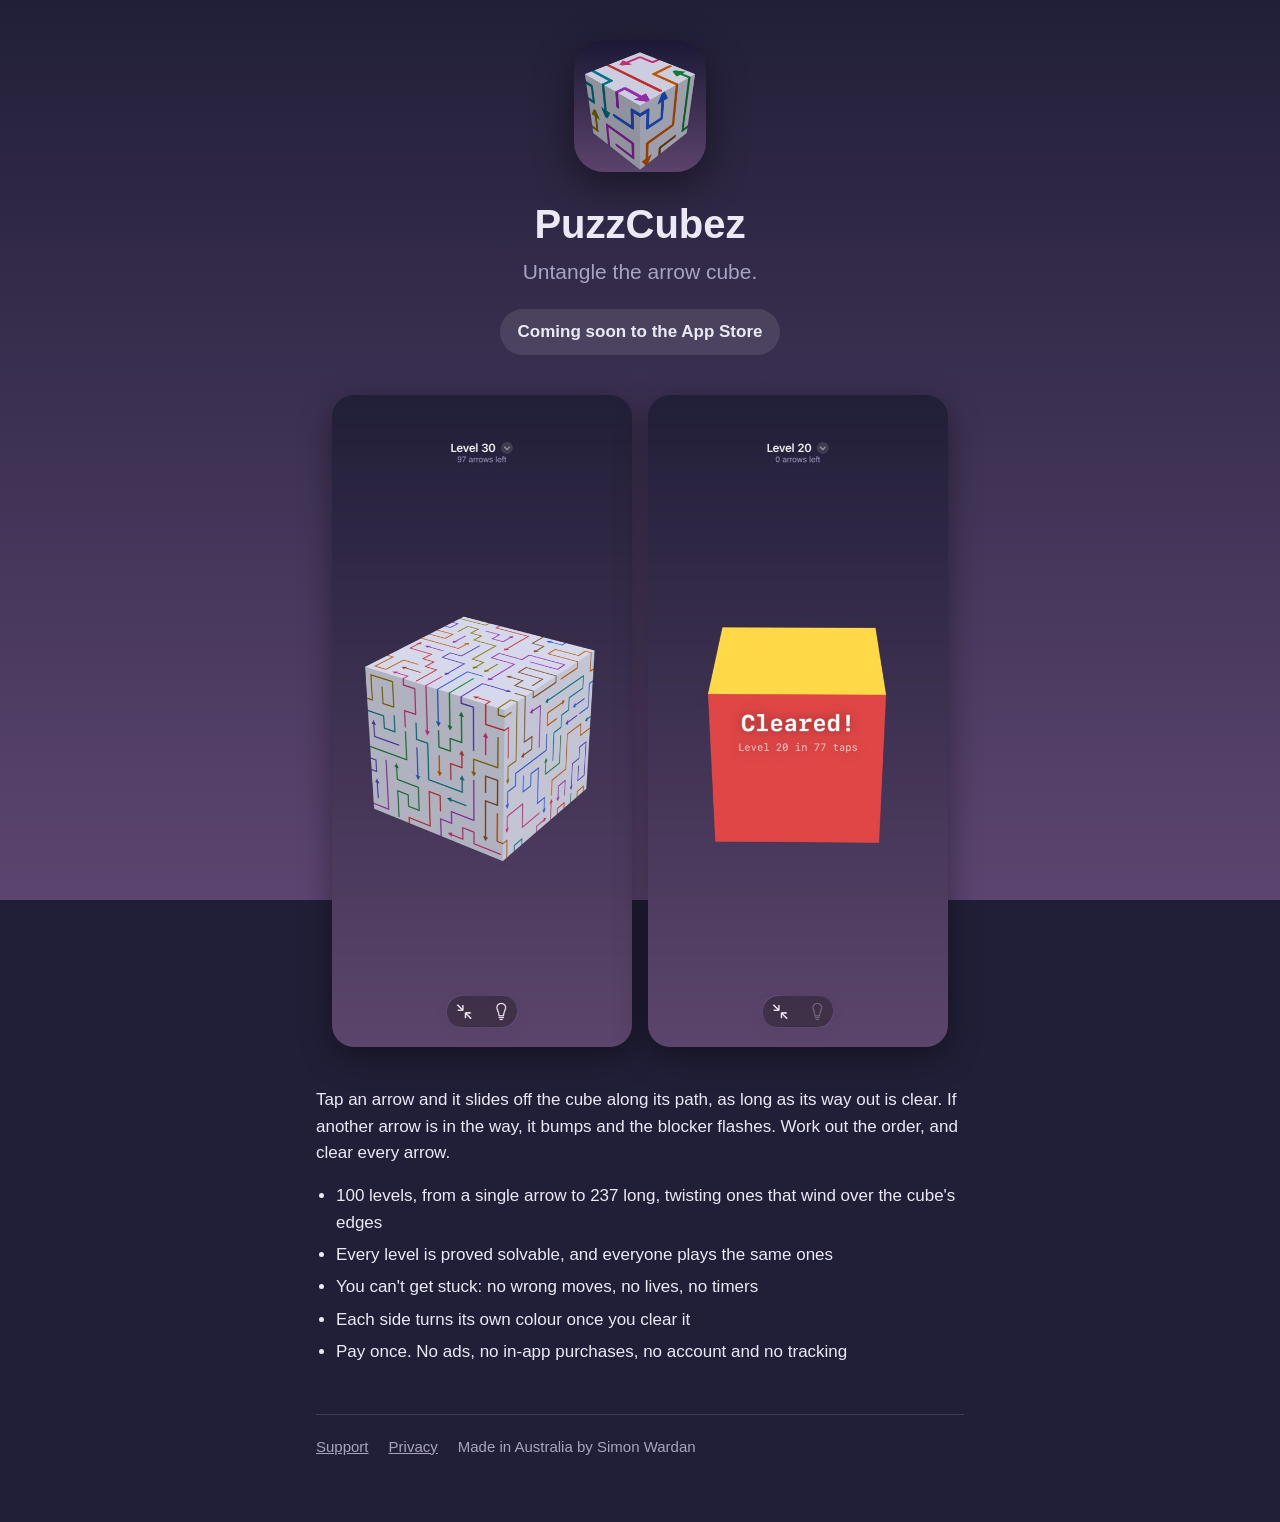
==== site/index.html @ 3018e8e9 "PuzzCubez has a home page with its icon and two screenshots, a support page and a privacy policy, pu" ====
<!doctype html>
<html lang="en">
<head>
<meta charset="utf-8">
<meta name="viewport" content="width=device-width, initial-scale=1">
<title>PuzzCubez</title>
<meta name="description" content="A cube of arrows to untangle, 100 levels deep. Pay once: no ads, no lives, no timers.">
<link rel="icon" href="favicon.png">
<link rel="apple-touch-icon" href="apple-touch-icon.png">
<link rel="stylesheet" href="style.css">
</head>
<body>
<main>
<section class="hero">
<img class="icon" src="icon.png" alt="The PuzzCubez icon: a pale cube covered in coloured arrows">
<h1>PuzzCubez</h1>
<p class="tagline">Untangle the arrow cube.</p>
<span class="badge">Coming soon to the App Store</span>
</section>
<div class="shots">
<img src="1-twisty.jpg" alt="A level: a cube covered in twisting coloured arrows" width="552" height="1200">
<img src="3-finish.jpg" alt="A cleared level: each side of the cube in its own colour" width="552" height="1200">
</div>
<p>Tap an arrow and it slides off the cube along its path, as long as its way out is clear. If another arrow is in the way, it bumps and the blocker flashes. Work out the order, and clear every arrow.</p>
<ul class="features">
<li>100 levels, from a single arrow to 237 long, twisting ones that wind over the cube's edges</li>
<li>Every level is proved solvable, and everyone plays the same ones</li>
<li>You can't get stuck: no wrong moves, no lives, no timers</li>
<li>Each side turns its own colour once you clear it</li>
<li>Pay once. No ads, no in-app purchases, no account and no tracking</li>
</ul>
<footer>
<a href="support">Support</a>
<a href="privacy">Privacy</a>
<span>Made in Australia by Simon Wardan</span>
</footer>
</main>
</body>
</html>
---- site/style.css ----
:root {
  color-scheme: dark;
  --sky-top: #211f38;
  --sky-bottom: #5c4570;
  --text: #ece9f6;
  --muted: #a9a3c2;
  --accent: #ffd84a;
}
* { box-sizing: border-box; }
html { background: var(--sky-top); }
body {
  margin: 0;
  min-height: 100vh;
  background: linear-gradient(var(--sky-top), var(--sky-bottom)) fixed;
  color: var(--text);
  font: 17px/1.55 -apple-system, BlinkMacSystemFont, "Helvetica Neue", Helvetica, Arial, sans-serif;
}
main { max-width: 680px; margin: 0 auto; padding: 40px 16px 64px; }
a { color: var(--accent); }
header.bar { display: flex; align-items: center; gap: 10px; margin-bottom: 32px; }
header.bar img { width: 36px; height: 36px; border-radius: 8px; }
header.bar a { color: var(--text); text-decoration: none; font-weight: 600; }
h1 { font-size: 30px; line-height: 1.2; margin: 0 0 8px; }
h2 { font-size: 20px; margin: 32px 0 8px; }
p.muted, .muted { color: var(--muted); }
.hero { text-align: center; }
.hero img.icon { width: 132px; height: 132px; border-radius: 30px; box-shadow: 0 12px 40px rgba(0, 0, 0, 0.45); }
.hero h1 { font-size: 40px; margin-top: 20px; }
.hero .tagline { font-size: 21px; color: var(--muted); margin: 0 0 20px; }
.badge { display: inline-block; padding: 10px 18px; border-radius: 999px; background: rgba(255, 255, 255, 0.1); color: var(--text); font-weight: 600; }
.shots { display: flex; gap: 16px; justify-content: center; margin: 40px 0; }
.shots img { width: calc(50% - 8px); max-width: 300px; height: auto; border-radius: 22px; box-shadow: 0 10px 32px rgba(0, 0, 0, 0.4); }
ul.features { padding-left: 20px; }
ul.features li { margin: 6px 0; }
footer { margin-top: 48px; padding-top: 20px; border-top: 1px solid rgba(255, 255, 255, 0.12); color: var(--muted); font-size: 15px; display: flex; flex-wrap: wrap; gap: 8px 20px; }
footer a { color: var(--muted); }
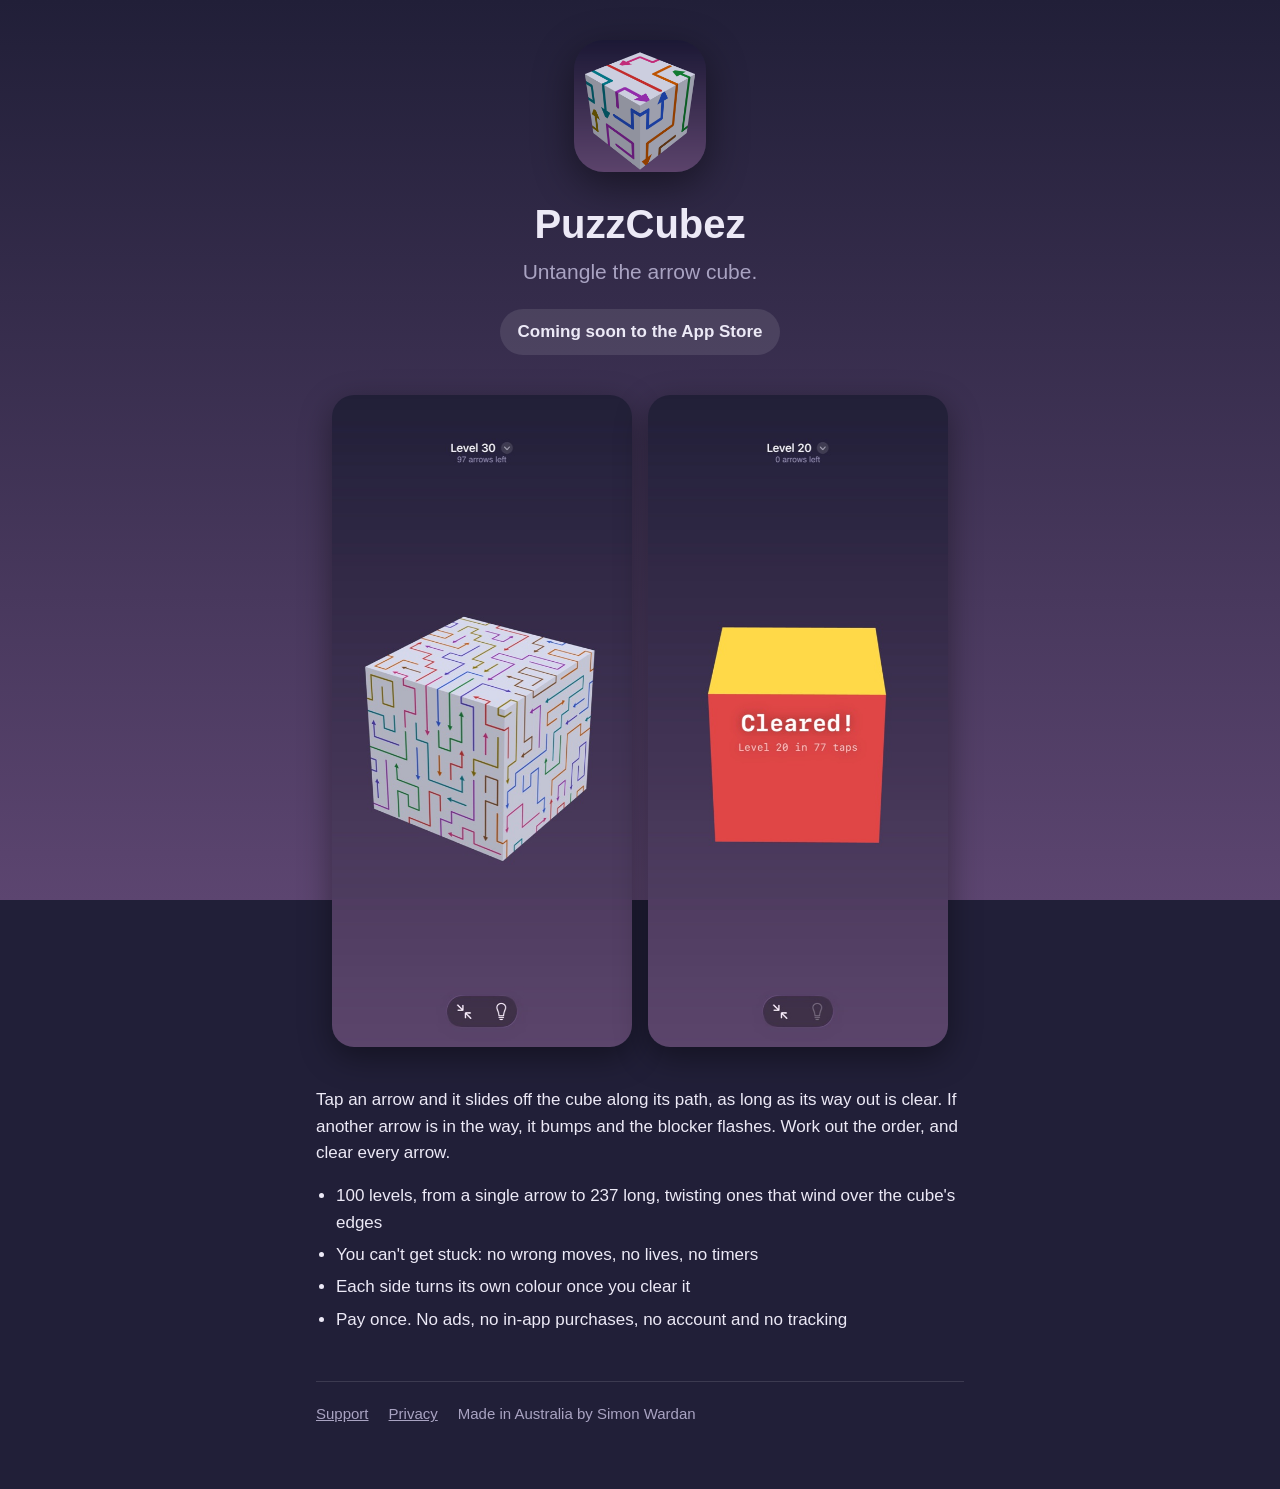
==== commit 55550215: "The home and support pages no longer claim every level is proved solvable or the same for everyone" ====
--- a/site/index.html
+++ b/site/index.html
@@ -24,7 +24,6 @@
 <p>Tap an arrow and it slides off the cube along its path, as long as its way out is clear. If another arrow is in the way, it bumps and the blocker flashes. Work out the order, and clear every arrow.</p>
 <ul class="features">
 <li>100 levels, from a single arrow to 237 long, twisting ones that wind over the cube's edges</li>
-<li>Every level is proved solvable, and everyone plays the same ones</li>
 <li>You can't get stuck: no wrong moves, no lives, no timers</li>
 <li>Each side turns its own colour once you clear it</li>
 <li>Pay once. No ads, no in-app purchases, no account and no tracking</li>
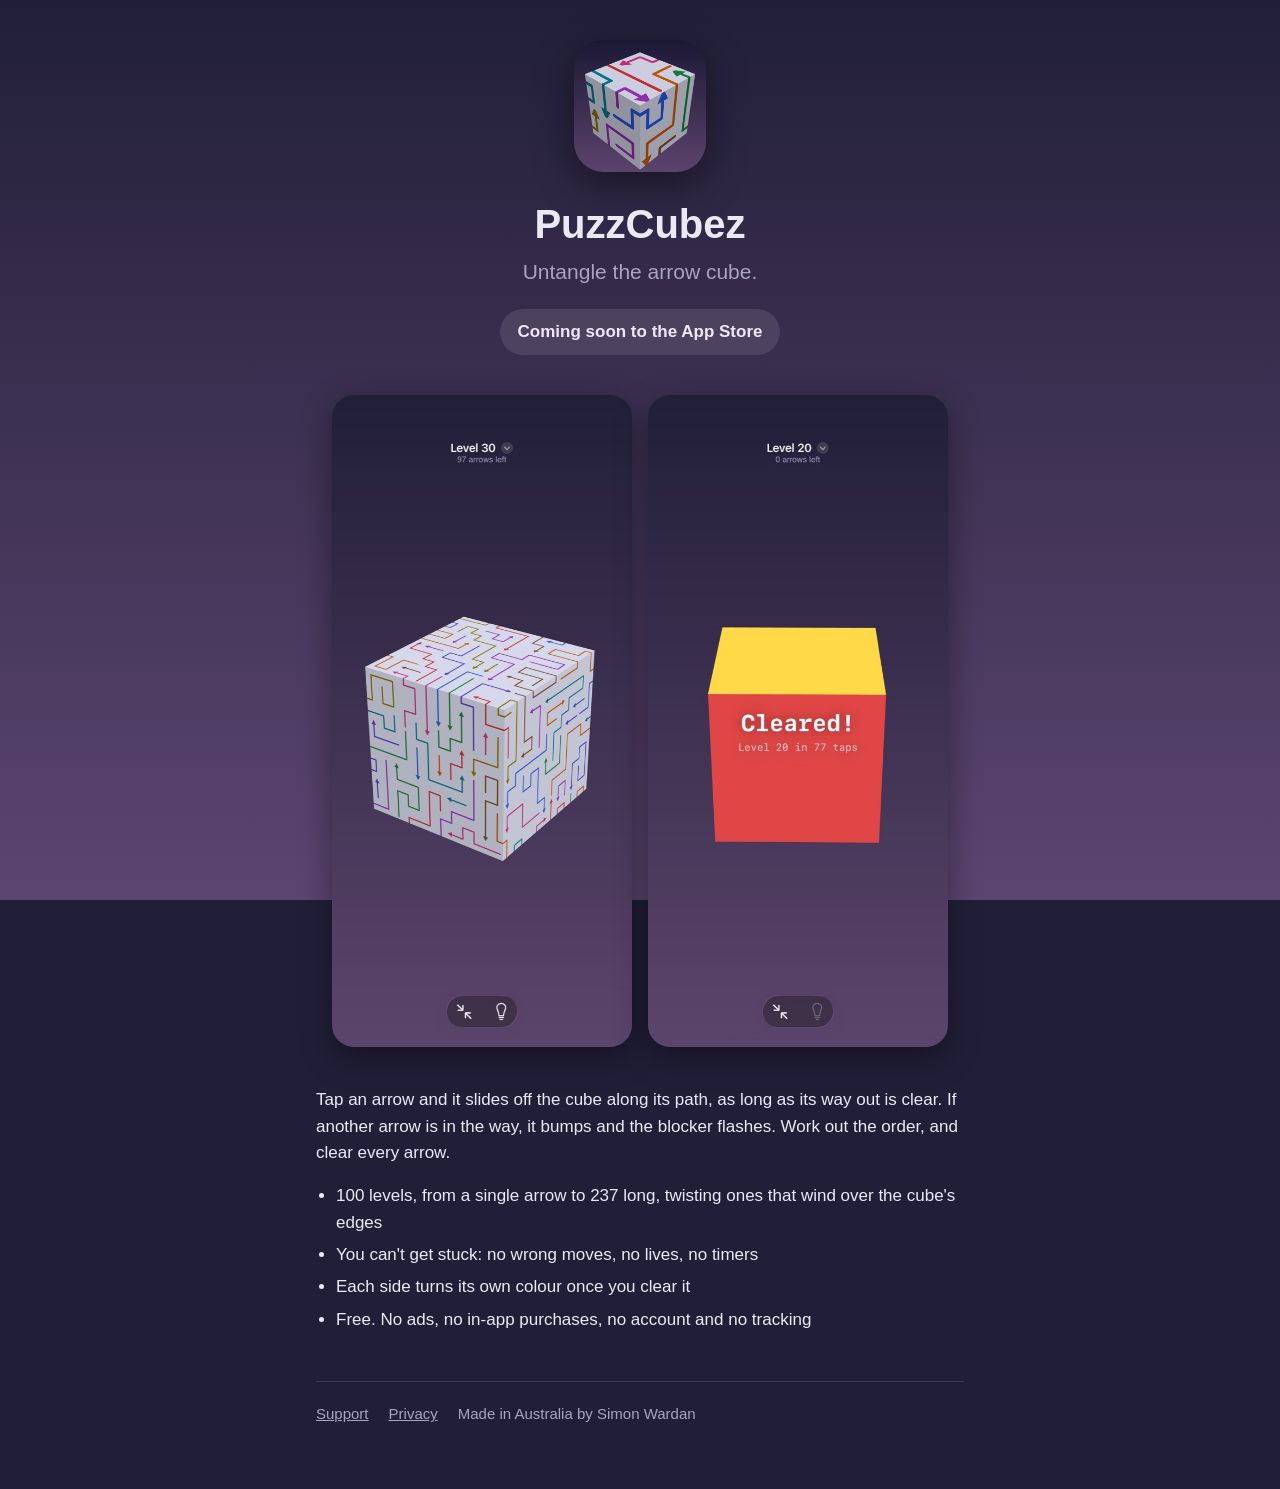
==== commit c92c0348: "Site: say the game is free instead of pay once Co-Authored-By: Claude Opus 5.5 <noreply@anthropic.co" ====
--- a/site/index.html
+++ b/site/index.html
@@ -4,7 +4,7 @@
 <meta charset="utf-8">
 <meta name="viewport" content="width=device-width, initial-scale=1">
 <title>PuzzCubez</title>
-<meta name="description" content="A cube of arrows to untangle, 100 levels deep. Pay once: no ads, no lives, no timers.">
+<meta name="description" content="A cube of arrows to untangle, 100 levels deep. Free: no ads, no lives, no timers.">
 <link rel="icon" href="favicon.png">
 <link rel="apple-touch-icon" href="apple-touch-icon.png">
 <link rel="stylesheet" href="style.css">
@@ -15,7 +15,8 @@
 <img class="icon" src="icon.png" alt="The PuzzCubez icon: a pale cube covered in coloured arrows">
 <h1>PuzzCubez</h1>
 <p class="tagline">Untangle the arrow cube.</p>
-<span class="badge">Coming soon to the App Store</span>
+<a class="store" id="store" href="https://apps.apple.com/app/id6826485437" hidden><img src="app-store-badge.svg" alt="Download on the App Store" width="162" height="54"></a>
+<span class="badge" id="soon">Coming soon to the App Store</span>
 </section>
 <div class="shots">
 <img src="1-twisty.jpg" alt="A level: a cube covered in twisting coloured arrows" width="552" height="1200">
@@ -26,7 +27,7 @@
 <li>100 levels, from a single arrow to 237 long, twisting ones that wind over the cube's edges</li>
 <li>You can't get stuck: no wrong moves, no lives, no timers</li>
 <li>Each side turns its own colour once you clear it</li>
-<li>Pay once. No ads, no in-app purchases, no account and no tracking</li>
+<li>Free. No ads, no in-app purchases, no account and no tracking</li>
 </ul>
 <footer>
 <a href="support">Support</a>
@@ -34,5 +35,15 @@
 <span>Made in Australia by Simon Wardan</span>
 </footer>
 </main>
+<script>
+Promise.any(["us", "au"].map((country) =>
+  fetch(`https://itunes.apple.com/lookup?id=6826485437&country=${country}`)
+    .then((response) => response.json())
+    .then((found) => found.resultCount > 0 || Promise.reject())
+)).then(() => {
+  document.getElementById("store").hidden = false;
+  document.getElementById("soon").hidden = true;
+}, () => {});
+</script>
 </body>
 </html>
--- a/site/style.css
+++ b/site/style.css
@@ -27,6 +27,8 @@
 .hero img.icon { width: 132px; height: 132px; border-radius: 30px; box-shadow: 0 12px 40px rgba(0, 0, 0, 0.45); }
 .hero h1 { font-size: 40px; margin-top: 20px; }
 .hero .tagline { font-size: 21px; color: var(--muted); margin: 0 0 20px; }
+.store img { display: block; margin: 0 auto; height: 54px; width: auto; }
+[hidden] { display: none !important; }
 .badge { display: inline-block; padding: 10px 18px; border-radius: 999px; background: rgba(255, 255, 255, 0.1); color: var(--text); font-weight: 600; }
 .shots { display: flex; gap: 16px; justify-content: center; margin: 40px 0; }
 .shots img { width: calc(50% - 8px); max-width: 300px; height: auto; border-radius: 22px; box-shadow: 0 10px 32px rgba(0, 0, 0, 0.4); }
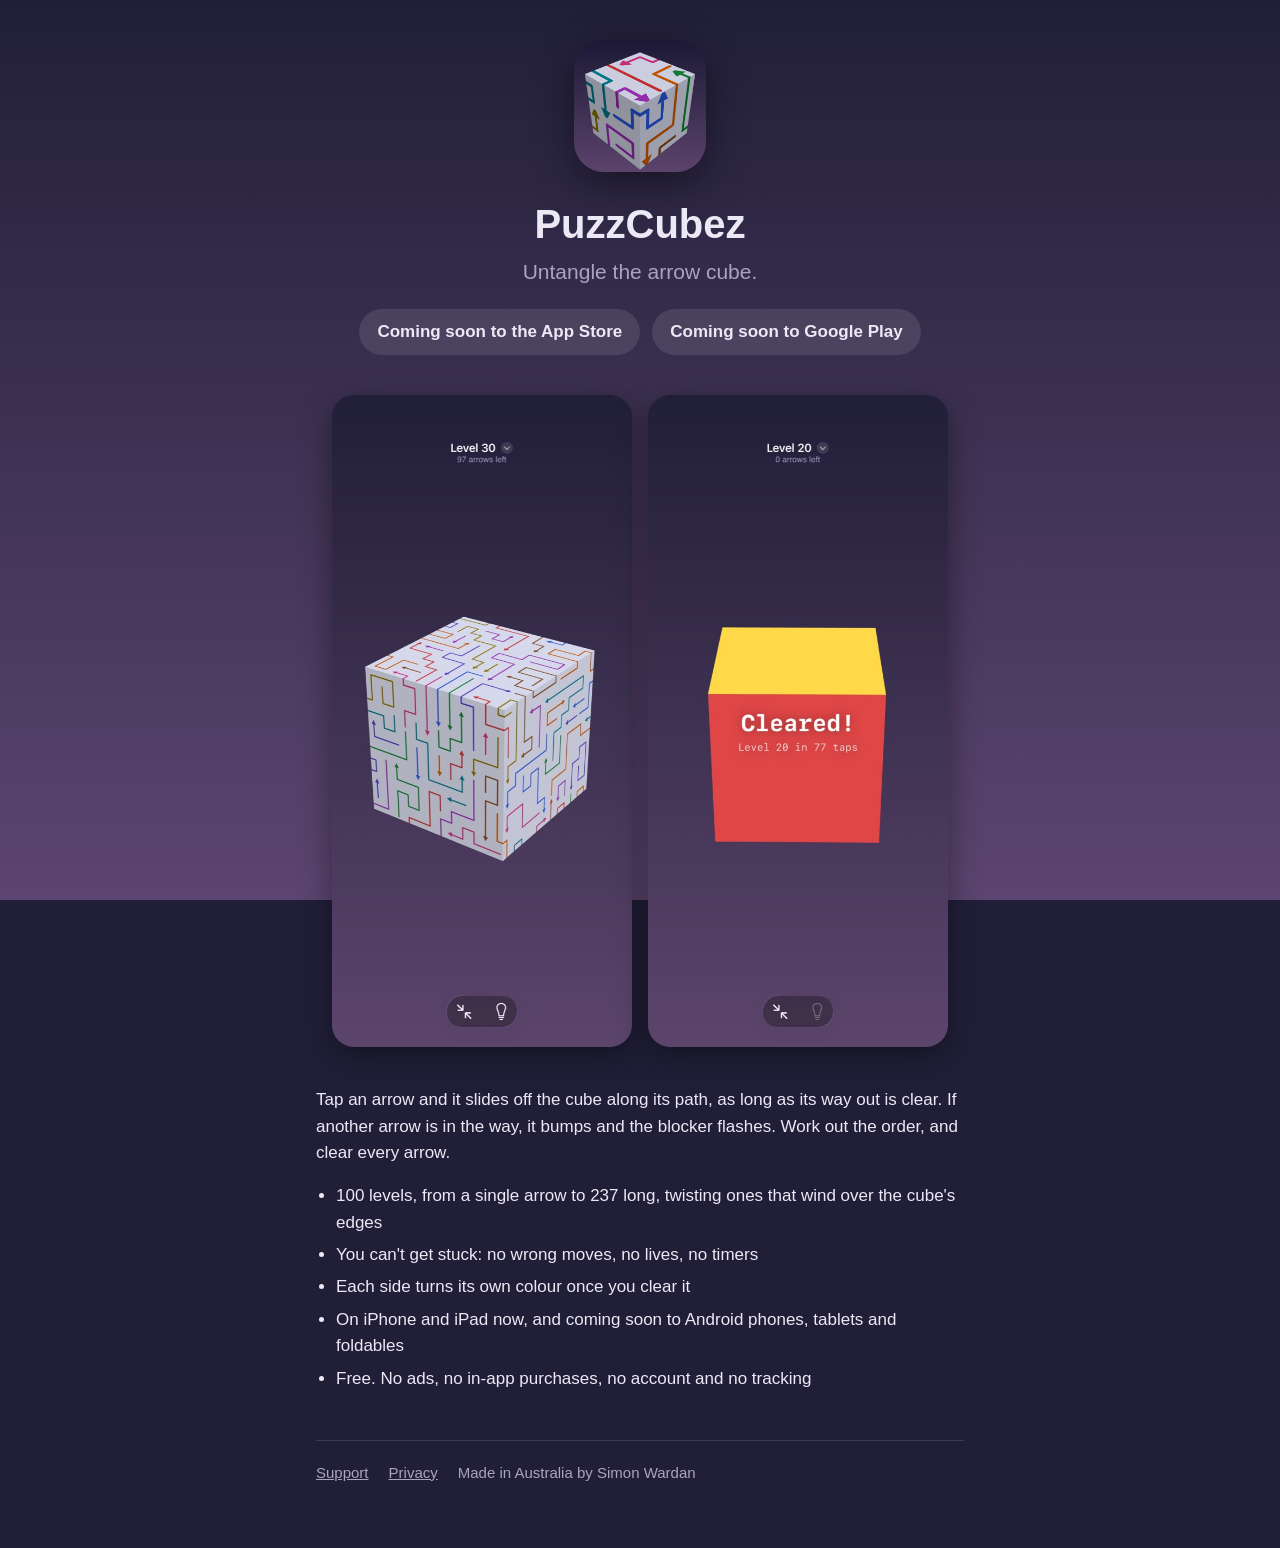
==== commit 0c3d2270: "The site says PuzzCubez is coming soon to Google Play beside the App Store badge, the support page l" ====
--- a/site/index.html
+++ b/site/index.html
@@ -15,8 +15,11 @@
 <img class="icon" src="icon.png" alt="The PuzzCubez icon: a pale cube covered in coloured arrows">
 <h1>PuzzCubez</h1>
 <p class="tagline">Untangle the arrow cube.</p>
+<div class="stores">
 <a class="store" id="store" href="https://apps.apple.com/app/id6826485437" hidden><img src="app-store-badge.svg" alt="Download on the App Store" width="162" height="54"></a>
 <span class="badge" id="soon">Coming soon to the App Store</span>
+<span class="badge">Coming soon to Google Play</span>
+</div>
 </section>
 <div class="shots">
 <img src="1-twisty.jpg" alt="A level: a cube covered in twisting coloured arrows" width="552" height="1200">
@@ -27,6 +30,7 @@
 <li>100 levels, from a single arrow to 237 long, twisting ones that wind over the cube's edges</li>
 <li>You can't get stuck: no wrong moves, no lives, no timers</li>
 <li>Each side turns its own colour once you clear it</li>
+<li>On iPhone and iPad now, and coming soon to Android phones, tablets and foldables</li>
 <li>Free. No ads, no in-app purchases, no account and no tracking</li>
 </ul>
 <footer>
--- a/site/style.css
+++ b/site/style.css
@@ -27,7 +27,8 @@
 .hero img.icon { width: 132px; height: 132px; border-radius: 30px; box-shadow: 0 12px 40px rgba(0, 0, 0, 0.45); }
 .hero h1 { font-size: 40px; margin-top: 20px; }
 .hero .tagline { font-size: 21px; color: var(--muted); margin: 0 0 20px; }
-.store img { display: block; margin: 0 auto; height: 54px; width: auto; }
+.stores { display: flex; flex-wrap: wrap; justify-content: center; align-items: center; gap: 12px; }
+.store img { display: block; height: 54px; width: auto; }
 [hidden] { display: none !important; }
 .badge { display: inline-block; padding: 10px 18px; border-radius: 999px; background: rgba(255, 255, 255, 0.1); color: var(--text); font-weight: 600; }
 .shots { display: flex; gap: 16px; justify-content: center; margin: 40px 0; }
